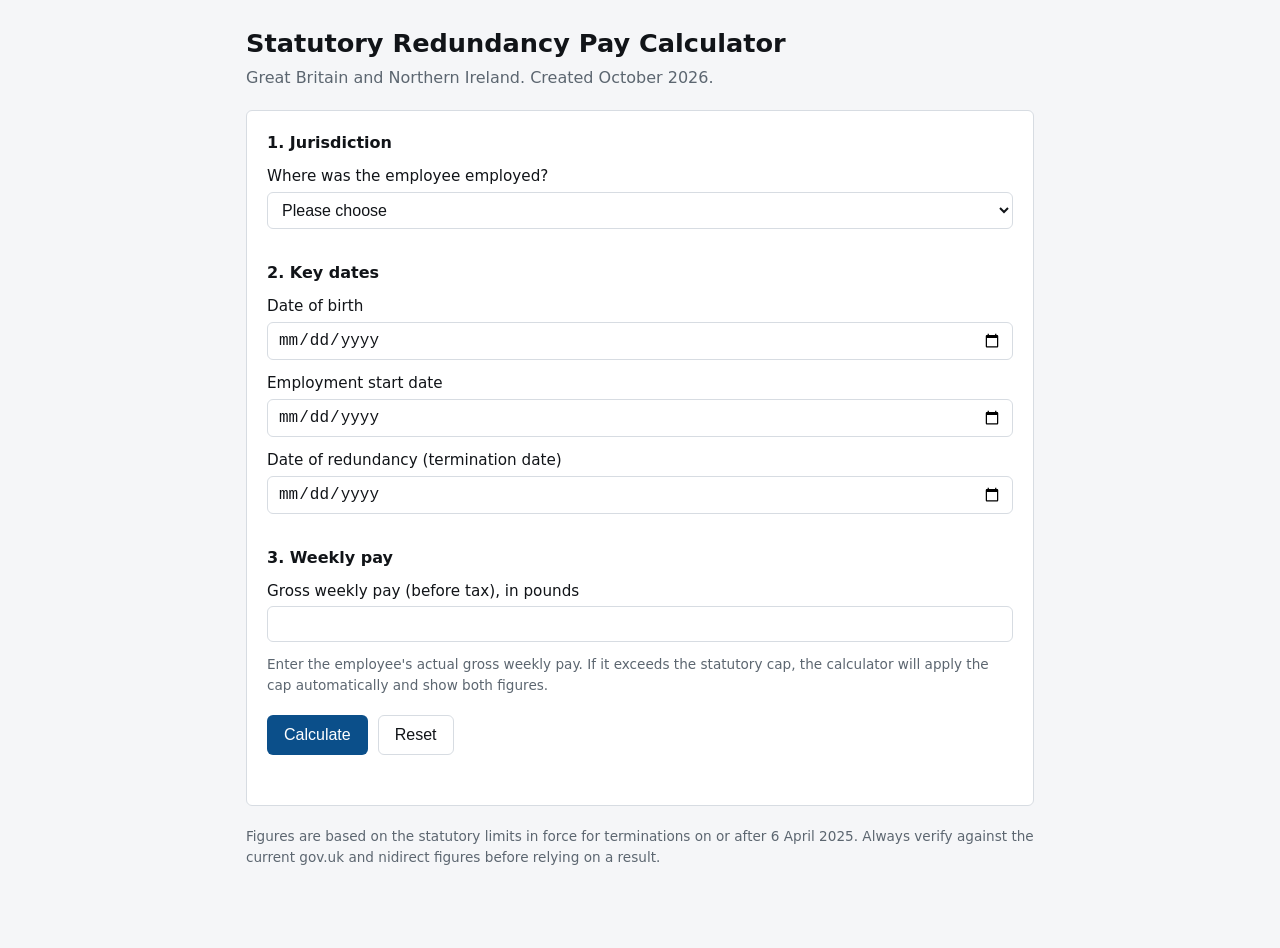
==== statutory-redundancy-calculator-gb-ni-2026-10/index.html @ 6af4e678 "Add statutory redundancy pay calculator (GB and NI) Initial static HTML/CSS/JS calculator covering t" ====
<!doctype html>
<html lang="en-GB">
<head>
  <meta charset="utf-8">
  <meta name="viewport" content="width=device-width,initial-scale=1">
  <title>Statutory Redundancy Pay Calculator (GB & NI)</title>
  <link rel="stylesheet" href="styles.css">
</head>
<body>
  <main class="wrap">
    <header class="hdr">
      <h1>Statutory Redundancy Pay Calculator</h1>
      <p class="sub">Great Britain and Northern Ireland. Created October 2026.</p>
    </header>

    <form id="srp-form" class="card" novalidate>
      <fieldset>
        <legend>1. Jurisdiction</legend>
        <label>
          <span>Where was the employee employed?</span>
          <select name="jurisdiction" id="jurisdiction" required>
            <option value="">Please choose</option>
            <option value="GB">Great Britain (England, Scotland, Wales)</option>
            <option value="NI">Northern Ireland</option>
          </select>
        </label>
      </fieldset>

      <fieldset>
        <legend>2. Key dates</legend>
        <label>
          <span>Date of birth</span>
          <input type="date" name="dob" id="dob" required>
        </label>
        <label>
          <span>Employment start date</span>
          <input type="date" name="startDate" id="startDate" required>
        </label>
        <label>
          <span>Date of redundancy (termination date)</span>
          <input type="date" name="terminationDate" id="terminationDate" required>
        </label>
      </fieldset>

      <fieldset>
        <legend>3. Weekly pay</legend>
        <label>
          <span>Gross weekly pay (before tax), in pounds</span>
          <input type="number" name="weeklyPay" id="weeklyPay" min="0" step="0.01" required>
        </label>
        <p class="hint">Enter the employee's actual gross weekly pay. If it exceeds the statutory cap, the calculator will apply the cap automatically and show both figures.</p>
      </fieldset>

      <div class="actions">
        <button type="submit" class="primary">Calculate</button>
        <button type="reset" class="secondary">Reset</button>
      </div>

      <p id="form-error" class="error" role="alert" aria-live="polite"></p>
    </form>

    <section id="results" class="card results" hidden aria-live="polite">
      <h2>Result</h2>
      <p class="headline">
        Statutory redundancy pay: <strong id="headline-amount">&pound;0.00</strong>
      </p>

      <h3>Breakdown</h3>
      <dl class="breakdown">
        <dt>Jurisdiction</dt><dd id="r-jurisdiction"></dd>
        <dt>Termination date</dt><dd id="r-termination"></dd>
        <dt>Statutory year applied</dt><dd id="r-statyear"></dd>
        <dt>Length of continuous service</dt><dd id="r-service"></dd>
        <dt>Complete years used (max 20)</dt><dd id="r-years"></dd>
        <dt>Years aged under 22 (half week)</dt><dd id="r-under22"></dd>
        <dt>Years aged 22 to 40 (one week)</dt><dd id="r-mid"></dd>
        <dt>Years aged 41 or over (one and a half weeks)</dt><dd id="r-over41"></dd>
        <dt>Total weeks of pay</dt><dd id="r-weeks"></dd>
        <dt>Weekly pay entered</dt><dd id="r-pay-entered"></dd>
        <dt>Statutory weekly cap</dt><dd id="r-cap-weekly"></dd>
        <dt>Weekly pay used</dt><dd id="r-pay-used"></dd>
        <dt>Subtotal (weeks &times; weekly pay used)</dt><dd id="r-subtotal"></dd>
        <dt>Overall award cap</dt><dd id="r-cap-overall"></dd>
        <dt>Final statutory redundancy pay</dt><dd id="r-final"></dd>
      </dl>

      <p class="note" id="r-note"></p>
    </section>

    <footer class="foot">
      <p class="small">Figures are based on the statutory limits in force for terminations on or after 6 April 2025. Always verify against the current gov.uk and nidirect figures before relying on a result.</p>
    </footer>
  </main>

  <script src="script.js"></script>
</body>
</html>
---- statutory-redundancy-calculator-gb-ni-2026-10/styles.css ----
/* Minimal placeholder styling. The visual design will be refined once the user provides the aesthetic brief. */

:root {
  --bg: #f5f6f8;
  --card: #ffffff;
  --ink: #111418;
  --muted: #5c6670;
  --accent: #0b4f8a;
  --accent-ink: #ffffff;
  --error: #a4123b;
  --border: #d7dce2;
  --radius: 6px;
}

* { box-sizing: border-box; }

body {
  margin: 0;
  font-family: system-ui, -apple-system, "Segoe UI", Roboto, Arial, sans-serif;
  background: var(--bg);
  color: var(--ink);
  line-height: 1.5;
}

.wrap {
  max-width: 820px;
  margin: 0 auto;
  padding: 24px 16px 64px;
}

.hdr h1 {
  margin: 0 0 4px;
  font-size: 1.6rem;
}

.sub {
  margin: 0 0 20px;
  color: var(--muted);
}

.card {
  background: var(--card);
  border: 1px solid var(--border);
  border-radius: var(--radius);
  padding: 20px;
  margin-bottom: 20px;
}

fieldset {
  border: 0;
  padding: 0;
  margin: 0 0 20px;
}

legend {
  font-weight: 600;
  margin-bottom: 10px;
  padding: 0;
}

label {
  display: block;
  margin-bottom: 12px;
}

label > span {
  display: block;
  font-size: 0.95rem;
  margin-bottom: 4px;
}

input, select {
  width: 100%;
  padding: 8px 10px;
  font-size: 1rem;
  border: 1px solid var(--border);
  border-radius: var(--radius);
  background: #fff;
  color: var(--ink);
}

input:focus, select:focus {
  outline: 2px solid var(--accent);
  outline-offset: 1px;
}

.hint {
  margin: 4px 0 0;
  font-size: 0.85rem;
  color: var(--muted);
}

.actions {
  display: flex;
  gap: 10px;
  margin-top: 8px;
}

button {
  font-size: 1rem;
  padding: 10px 16px;
  border-radius: var(--radius);
  border: 1px solid transparent;
  cursor: pointer;
}

.primary {
  background: var(--accent);
  color: var(--accent-ink);
}

.secondary {
  background: #fff;
  border-color: var(--border);
  color: var(--ink);
}

.error {
  color: var(--error);
  min-height: 1.25rem;
  margin: 10px 0 0;
}

.results .headline {
  font-size: 1.15rem;
  padding: 12px;
  background: #eef4fb;
  border-radius: var(--radius);
}

.headline strong {
  font-size: 1.4rem;
}

.breakdown {
  display: grid;
  grid-template-columns: 1fr 1fr;
  gap: 6px 16px;
  margin: 0;
}

.breakdown dt {
  color: var(--muted);
}

.breakdown dd {
  margin: 0;
  font-variant-numeric: tabular-nums;
}

.note {
  background: #fff7e6;
  border-left: 3px solid #c58b00;
  padding: 10px 12px;
  margin-top: 16px;
  border-radius: var(--radius);
}

.foot .small {
  color: var(--muted);
  font-size: 0.85rem;
}

@media (max-width: 540px) {
  .breakdown { grid-template-columns: 1fr; }
}
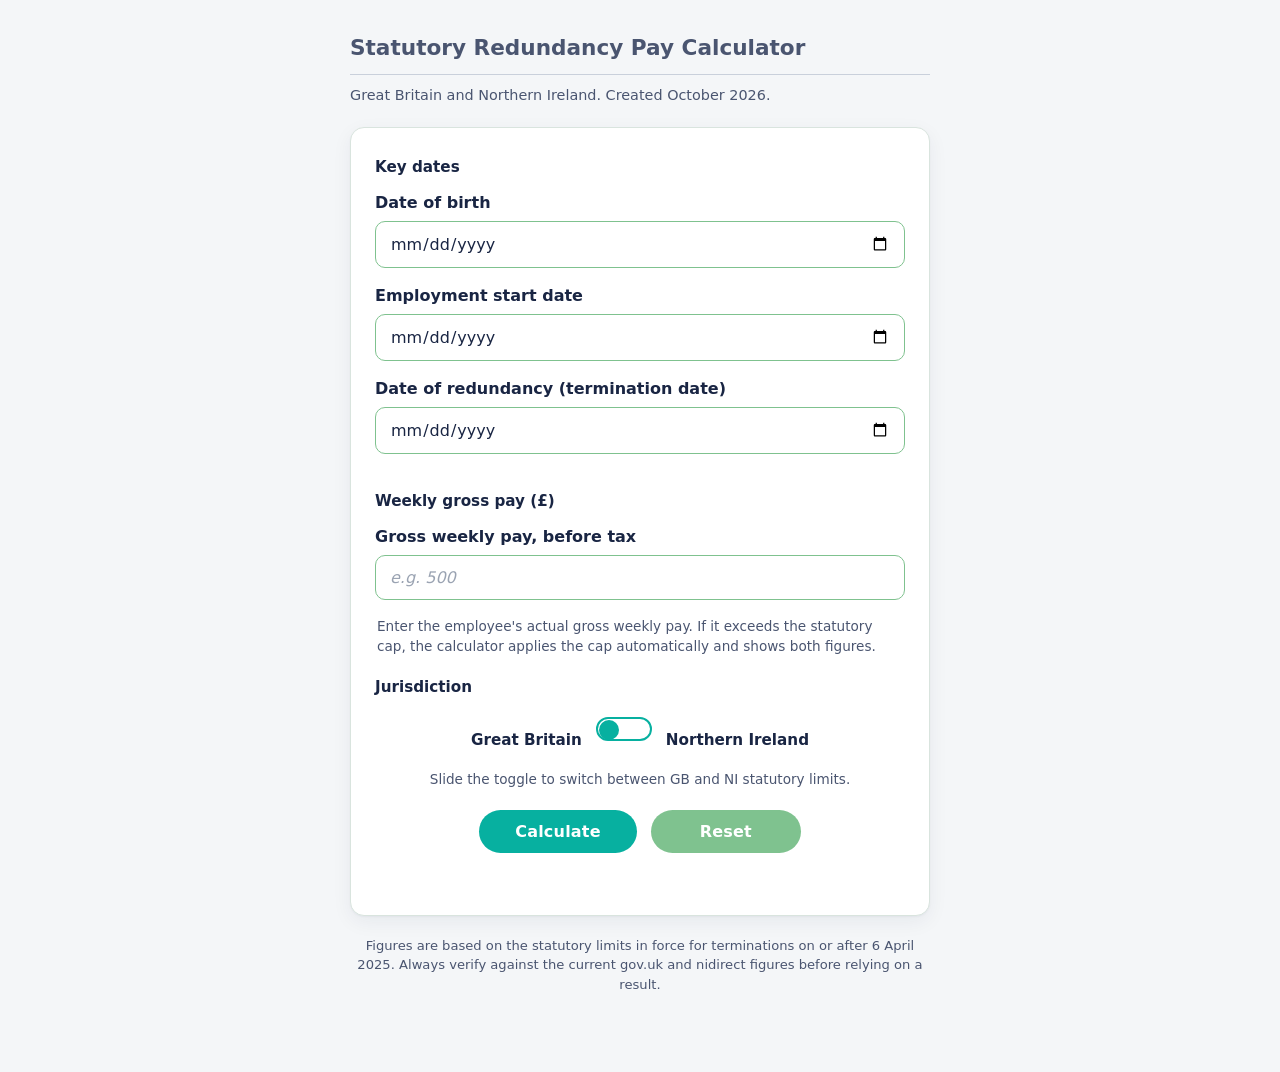
==== commit 5bc3d160: "Apply brand aesthetics to redundancy calculator Rework the visual design to match the 2025 reference" ====
--- a/statutory-redundancy-calculator-gb-ni-2026-10/index.html
+++ b/statutory-redundancy-calculator-gb-ni-2026-10/index.html
@@ -15,19 +15,7 @@
 
     <form id="srp-form" class="card" novalidate>
       <fieldset>
-        <legend>1. Jurisdiction</legend>
-        <label>
-          <span>Where was the employee employed?</span>
-          <select name="jurisdiction" id="jurisdiction" required>
-            <option value="">Please choose</option>
-            <option value="GB">Great Britain (England, Scotland, Wales)</option>
-            <option value="NI">Northern Ireland</option>
-          </select>
-        </label>
-      </fieldset>
-
-      <fieldset>
-        <legend>2. Key dates</legend>
+        <legend>Key dates</legend>
         <label>
           <span>Date of birth</span>
           <input type="date" name="dob" id="dob" required>
@@ -43,12 +31,26 @@
       </fieldset>
 
       <fieldset>
-        <legend>3. Weekly pay</legend>
+        <legend>Weekly gross pay (&pound;)</legend>
         <label>
-          <span>Gross weekly pay (before tax), in pounds</span>
-          <input type="number" name="weeklyPay" id="weeklyPay" min="0" step="0.01" required>
+          <span>Gross weekly pay, before tax</span>
+          <input type="number" name="weeklyPay" id="weeklyPay" min="0" step="0.01" placeholder="e.g. 500" required>
         </label>
-        <p class="hint">Enter the employee's actual gross weekly pay. If it exceeds the statutory cap, the calculator will apply the cap automatically and show both figures.</p>
+        <p class="hint">Enter the employee's actual gross weekly pay. If it exceeds the statutory cap, the calculator applies the cap automatically and shows both figures.</p>
+      </fieldset>
+
+      <fieldset>
+        <legend>Jurisdiction</legend>
+        <div class="toggle-row" role="group" aria-label="Jurisdiction">
+          <span class="side-label">Great Britain</span>
+          <label class="toggle">
+            <input type="checkbox" id="jurisdictionToggle" aria-label="Toggle Northern Ireland">
+            <span class="track" aria-hidden="true"></span>
+            <span class="thumb" aria-hidden="true"></span>
+          </label>
+          <span class="side-label">Northern Ireland</span>
+        </div>
+        <p class="hint" style="text-align:center">Slide the toggle to switch between GB and NI statutory limits.</p>
       </fieldset>
 
       <div class="actions">
--- a/statutory-redundancy-calculator-gb-ni-2026-10/styles.css
+++ b/statutory-redundancy-calculator-gb-ni-2026-10/styles.css
@@ -1,51 +1,79 @@
-/* Minimal placeholder styling. The visual design will be refined once the user provides the aesthetic brief. */
+/* VWV brand palette
+   Dark Rich Blue  #192543   (text, headings)
+   Light Teal/Mint #7fc28f   (secondary button, soft accents, input borders)
+   Teal            #07b0a0   (primary button, toggle active)
+   Aqua Blue       #00a6c5   (focus ring, highlights)
+*/
 
 :root {
-  --bg: #f5f6f8;
-  --card: #ffffff;
-  --ink: #111418;
-  --muted: #5c6670;
-  --accent: #0b4f8a;
-  --accent-ink: #ffffff;
+  --ink: #192543;
+  --mint: #7fc28f;
+  --teal: #07b0a0;
+  --aqua: #00a6c5;
+
+  --ink-soft: #4a5570;
+  --placeholder: #9aa3b2;
+  --card-bg: #ffffff;
+  --page-bg: #f4f6f8;
+  --panel-bg: #eef9f6;
+  --border: #d9e4de;
   --error: #a4123b;
-  --border: #d7dce2;
-  --radius: 6px;
+
+  --radius-card: 14px;
+  --radius-input: 10px;
+  --radius-pill: 999px;
+
+  --shadow-card: 0 1px 2px rgba(25, 37, 67, 0.04), 0 6px 20px rgba(25, 37, 67, 0.06);
 }
 
 * { box-sizing: border-box; }
 
+html, body {
+  margin: 0;
+  padding: 0;
+}
+
 body {
-  margin: 0;
-  font-family: system-ui, -apple-system, "Segoe UI", Roboto, Arial, sans-serif;
-  background: var(--bg);
+  font-family: "Segoe UI", system-ui, -apple-system, Roboto, Arial, sans-serif;
+  background: var(--page-bg);
   color: var(--ink);
   line-height: 1.5;
+  -webkit-font-smoothing: antialiased;
 }
 
 .wrap {
-  max-width: 820px;
+  max-width: 620px;
   margin: 0 auto;
-  padding: 24px 16px 64px;
-}
-
+  padding: 32px 20px 64px;
+}
+
+/* Header */
 .hdr h1 {
   margin: 0 0 4px;
-  font-size: 1.6rem;
+  font-size: 1.35rem;
+  font-weight: 600;
+  color: var(--ink-soft);
+  padding-bottom: 10px;
+  border-bottom: 1px solid #c9d0db;
 }
 
 .sub {
-  margin: 0 0 20px;
-  color: var(--muted);
-}
-
+  margin: 10px 0 20px;
+  color: var(--ink-soft);
+  font-size: 0.9rem;
+}
+
+/* Card */
 .card {
-  background: var(--card);
+  background: var(--card-bg);
   border: 1px solid var(--border);
-  border-radius: var(--radius);
-  padding: 20px;
+  border-radius: var(--radius-card);
+  padding: 28px 24px;
   margin-bottom: 20px;
-}
-
+  box-shadow: var(--shadow-card);
+}
+
+/* Fieldsets */
 fieldset {
   border: 0;
   padding: 0;
@@ -53,114 +81,247 @@
 }
 
 legend {
-  font-weight: 600;
-  margin-bottom: 10px;
+  font-weight: 700;
+  font-size: 0.95rem;
+  color: var(--ink);
+  margin-bottom: 12px;
   padding: 0;
 }
 
+/* Labels and fields */
 label {
   display: block;
-  margin-bottom: 12px;
+  margin-bottom: 16px;
 }
 
 label > span {
   display: block;
+  font-size: 1rem;
+  font-weight: 700;
+  color: var(--ink);
+  margin-bottom: 6px;
+}
+
+input[type="date"],
+input[type="number"],
+input[type="text"] {
+  width: 100%;
+  padding: 12px 14px;
+  font-size: 1rem;
+  font-family: inherit;
+  color: var(--ink);
+  background: #ffffff;
+  border: 1.5px solid var(--mint);
+  border-radius: var(--radius-input);
+  transition: border-color 120ms ease, box-shadow 120ms ease;
+}
+
+input::placeholder {
+  color: var(--placeholder);
+  font-style: italic;
+}
+
+input:focus {
+  outline: none;
+  border-color: var(--aqua);
+  box-shadow: 0 0 0 3px rgba(0, 166, 197, 0.18);
+}
+
+.hint {
+  margin: 6px 2px 0;
+  font-size: 0.85rem;
+  color: var(--ink-soft);
+}
+
+/* Jurisdiction toggle */
+.toggle-row {
+  display: flex;
+  align-items: center;
+  justify-content: center;
+  gap: 14px;
+  margin: 6px 0 6px;
+}
+
+.toggle-row .side-label {
+  font-weight: 700;
+  color: var(--ink);
   font-size: 0.95rem;
-  margin-bottom: 4px;
-}
-
-input, select {
+}
+
+.toggle {
+  position: relative;
+  width: 56px;
+  height: 30px;
+  display: inline-block;
+  flex-shrink: 0;
+}
+
+.toggle input {
+  position: absolute;
+  opacity: 0;
   width: 100%;
-  padding: 8px 10px;
-  font-size: 1rem;
-  border: 1px solid var(--border);
-  border-radius: var(--radius);
-  background: #fff;
-  color: var(--ink);
-}
-
-input:focus, select:focus {
-  outline: 2px solid var(--accent);
-  outline-offset: 1px;
-}
-
-.hint {
-  margin: 4px 0 0;
-  font-size: 0.85rem;
-  color: var(--muted);
-}
-
+  height: 100%;
+  margin: 0;
+  cursor: pointer;
+  z-index: 2;
+}
+
+.toggle .track {
+  position: absolute;
+  inset: 0;
+  background: #ffffff;
+  border: 2px solid var(--teal);
+  border-radius: var(--radius-pill);
+  transition: background-color 150ms ease, border-color 150ms ease;
+}
+
+.toggle .thumb {
+  position: absolute;
+  top: 3px;
+  left: 3px;
+  width: 20px;
+  height: 20px;
+  background: var(--teal);
+  border-radius: 50%;
+  transition: transform 150ms ease, background-color 150ms ease;
+}
+
+.toggle input:checked + .track {
+  background: #ffffff;
+  border-color: var(--aqua);
+}
+
+.toggle input:checked + .track + .thumb {
+  transform: translateX(26px);
+  background: var(--aqua);
+}
+
+.toggle input:focus-visible + .track {
+  box-shadow: 0 0 0 3px rgba(0, 166, 197, 0.25);
+}
+
+/* Buttons */
 .actions {
   display: flex;
-  gap: 10px;
-  margin-top: 8px;
+  gap: 14px;
+  justify-content: center;
+  margin-top: 20px;
 }
 
 button {
+  font-family: inherit;
   font-size: 1rem;
-  padding: 10px 16px;
-  border-radius: var(--radius);
-  border: 1px solid transparent;
+  font-weight: 700;
+  padding: 12px 36px;
+  border-radius: var(--radius-pill);
+  border: 0;
   cursor: pointer;
-}
+  color: #ffffff;
+  letter-spacing: 0.2px;
+  transition: filter 120ms ease, transform 60ms ease;
+  min-width: 150px;
+}
+
+button:hover { filter: brightness(1.05); }
+button:active { transform: translateY(1px); }
 
 .primary {
-  background: var(--accent);
-  color: var(--accent-ink);
+  background: var(--teal);
 }
 
 .secondary {
-  background: #fff;
-  border-color: var(--border);
-  color: var(--ink);
-}
-
+  background: var(--mint);
+}
+
+button:focus-visible {
+  outline: 3px solid var(--aqua);
+  outline-offset: 2px;
+}
+
+/* Error line */
 .error {
   color: var(--error);
   min-height: 1.25rem;
-  margin: 10px 0 0;
+  margin: 14px 0 0;
+  text-align: center;
+  font-weight: 600;
+}
+
+/* Results */
+.results h2 {
+  margin: 0 0 12px;
+  font-size: 1.15rem;
+  color: var(--ink);
+  font-weight: 700;
 }
 
 .results .headline {
-  font-size: 1.15rem;
-  padding: 12px;
-  background: #eef4fb;
-  border-radius: var(--radius);
+  font-size: 1.05rem;
+  padding: 16px 18px;
+  background: var(--panel-bg);
+  border-left: 4px solid var(--teal);
+  border-radius: var(--radius-input);
+  color: var(--ink);
+  margin: 0 0 20px;
 }
 
 .headline strong {
-  font-size: 1.4rem;
+  font-size: 1.5rem;
+  color: var(--teal);
+  display: inline-block;
+  margin-left: 6px;
+}
+
+.results h3 {
+  margin: 0 0 10px;
+  color: var(--ink);
+  font-size: 1rem;
+  font-weight: 700;
 }
 
 .breakdown {
   display: grid;
   grid-template-columns: 1fr 1fr;
-  gap: 6px 16px;
+  gap: 8px 20px;
   margin: 0;
+  padding: 4px 2px;
 }
 
 .breakdown dt {
-  color: var(--muted);
+  color: var(--ink-soft);
+  font-size: 0.92rem;
 }
 
 .breakdown dd {
   margin: 0;
+  color: var(--ink);
   font-variant-numeric: tabular-nums;
+  font-weight: 600;
 }
 
 .note {
   background: #fff7e6;
-  border-left: 3px solid #c58b00;
-  padding: 10px 12px;
-  margin-top: 16px;
-  border-radius: var(--radius);
-}
-
+  border-left: 4px solid #c58b00;
+  padding: 12px 14px;
+  margin-top: 18px;
+  border-radius: var(--radius-input);
+  font-size: 0.92rem;
+  color: var(--ink);
+}
+
+.note:empty { display: none; }
+
+/* Footer */
 .foot .small {
-  color: var(--muted);
-  font-size: 0.85rem;
-}
-
+  color: var(--ink-soft);
+  font-size: 0.82rem;
+  text-align: center;
+}
+
+/* Mobile */
 @media (max-width: 540px) {
+  .wrap { padding: 20px 14px 48px; }
+  .card { padding: 22px 18px; }
   .breakdown { grid-template-columns: 1fr; }
-}
+  button { min-width: 130px; padding: 12px 24px; }
+}
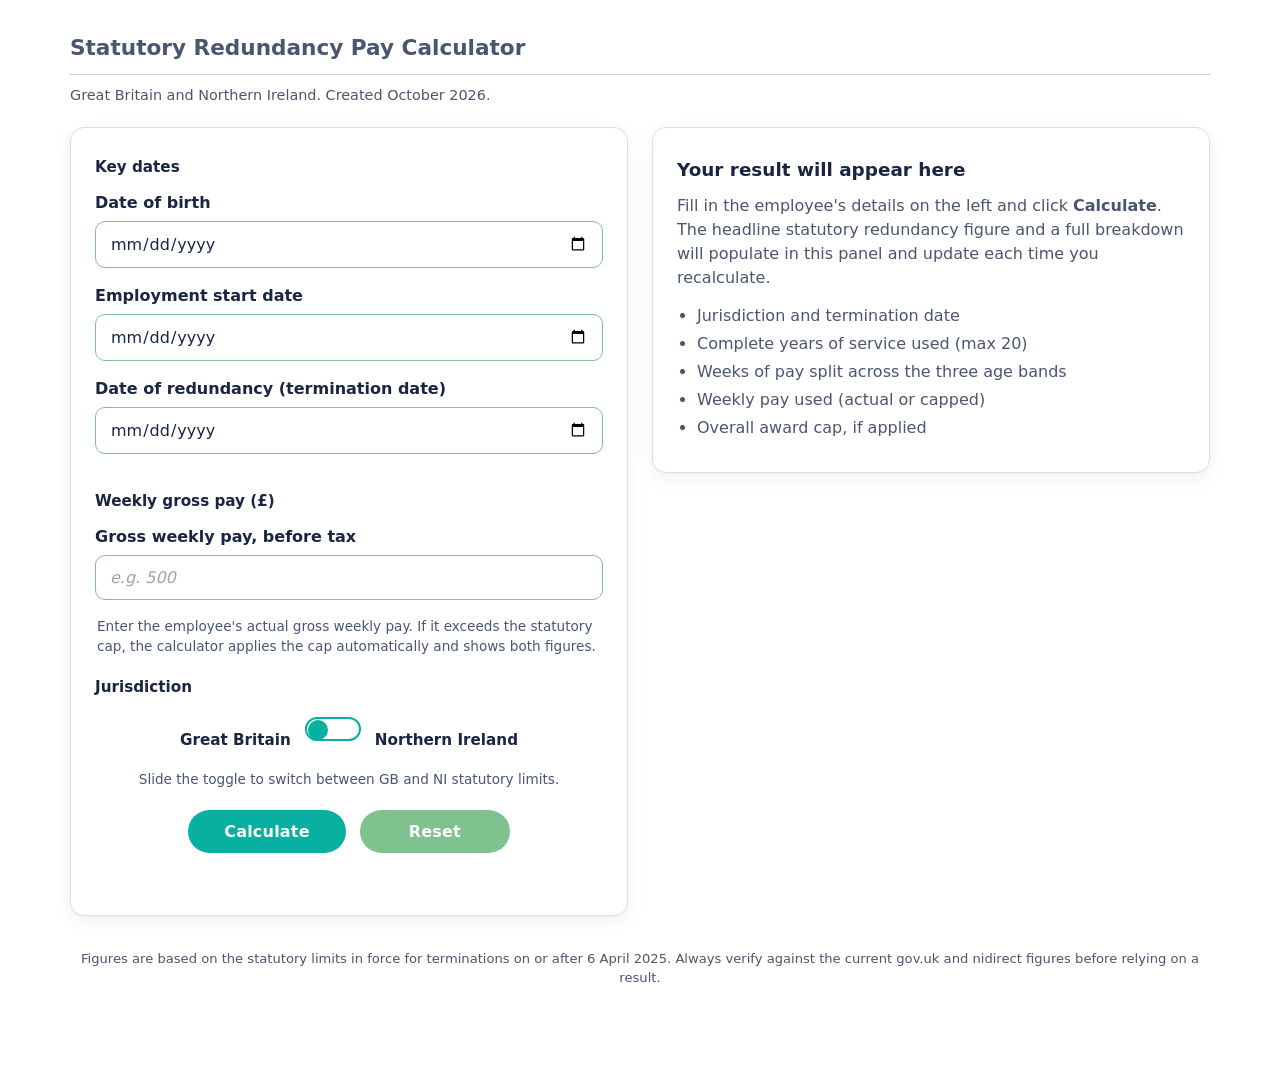
==== commit 2b04bbed: "Switch calculator to persistent two-column layout The form and the results panel now sit side by sid" ====
--- a/statutory-redundancy-calculator-gb-ni-2026-10/index.html
+++ b/statutory-redundancy-calculator-gb-ni-2026-10/index.html
@@ -13,6 +13,7 @@
       <p class="sub">Great Britain and Northern Ireland. Created October 2026.</p>
     </header>
 
+    <div class="split">
     <form id="srp-form" class="card" novalidate>
       <fieldset>
         <legend>Key dates</legend>
@@ -61,33 +62,48 @@
       <p id="form-error" class="error" role="alert" aria-live="polite"></p>
     </form>
 
-    <section id="results" class="card results" hidden aria-live="polite">
-      <h2>Result</h2>
-      <p class="headline">
-        Statutory redundancy pay: <strong id="headline-amount">&pound;0.00</strong>
-      </p>
+    <section id="results" class="card results" aria-live="polite">
+      <div id="results-empty" class="results-empty">
+        <h2>Your result will appear here</h2>
+        <p>Fill in the employee's details on the left and click <strong>Calculate</strong>. The headline statutory redundancy figure and a full breakdown will populate in this panel and update each time you recalculate.</p>
+        <ul class="placeholder-list">
+          <li>Jurisdiction and termination date</li>
+          <li>Complete years of service used (max 20)</li>
+          <li>Weeks of pay split across the three age bands</li>
+          <li>Weekly pay used (actual or capped)</li>
+          <li>Overall award cap, if applied</li>
+        </ul>
+      </div>
 
-      <h3>Breakdown</h3>
-      <dl class="breakdown">
-        <dt>Jurisdiction</dt><dd id="r-jurisdiction"></dd>
-        <dt>Termination date</dt><dd id="r-termination"></dd>
-        <dt>Statutory year applied</dt><dd id="r-statyear"></dd>
-        <dt>Length of continuous service</dt><dd id="r-service"></dd>
-        <dt>Complete years used (max 20)</dt><dd id="r-years"></dd>
-        <dt>Years aged under 22 (half week)</dt><dd id="r-under22"></dd>
-        <dt>Years aged 22 to 40 (one week)</dt><dd id="r-mid"></dd>
-        <dt>Years aged 41 or over (one and a half weeks)</dt><dd id="r-over41"></dd>
-        <dt>Total weeks of pay</dt><dd id="r-weeks"></dd>
-        <dt>Weekly pay entered</dt><dd id="r-pay-entered"></dd>
-        <dt>Statutory weekly cap</dt><dd id="r-cap-weekly"></dd>
-        <dt>Weekly pay used</dt><dd id="r-pay-used"></dd>
-        <dt>Subtotal (weeks &times; weekly pay used)</dt><dd id="r-subtotal"></dd>
-        <dt>Overall award cap</dt><dd id="r-cap-overall"></dd>
-        <dt>Final statutory redundancy pay</dt><dd id="r-final"></dd>
-      </dl>
+      <div id="results-filled" hidden>
+        <h2>Result</h2>
+        <p class="headline">
+          Statutory redundancy pay: <strong id="headline-amount">&pound;0.00</strong>
+        </p>
 
-      <p class="note" id="r-note"></p>
+        <h3>Breakdown</h3>
+        <dl class="breakdown">
+          <dt>Jurisdiction</dt><dd id="r-jurisdiction"></dd>
+          <dt>Termination date</dt><dd id="r-termination"></dd>
+          <dt>Statutory year applied</dt><dd id="r-statyear"></dd>
+          <dt>Length of continuous service</dt><dd id="r-service"></dd>
+          <dt>Complete years used (max 20)</dt><dd id="r-years"></dd>
+          <dt>Years aged under 22 (half week)</dt><dd id="r-under22"></dd>
+          <dt>Years aged 22 to 40 (one week)</dt><dd id="r-mid"></dd>
+          <dt>Years aged 41 or over (one and a half weeks)</dt><dd id="r-over41"></dd>
+          <dt>Total weeks of pay</dt><dd id="r-weeks"></dd>
+          <dt>Weekly pay entered</dt><dd id="r-pay-entered"></dd>
+          <dt>Statutory weekly cap</dt><dd id="r-cap-weekly"></dd>
+          <dt>Weekly pay used</dt><dd id="r-pay-used"></dd>
+          <dt>Subtotal (weeks &times; weekly pay used)</dt><dd id="r-subtotal"></dd>
+          <dt>Overall award cap</dt><dd id="r-cap-overall"></dd>
+          <dt>Final statutory redundancy pay</dt><dd id="r-final"></dd>
+        </dl>
+
+        <p class="note" id="r-note"></p>
+      </div>
     </section>
+    </div>
 
     <footer class="foot">
       <p class="small">Figures are based on the statutory limits in force for terminations on or after 6 April 2025. Always verify against the current gov.uk and nidirect figures before relying on a result.</p>
--- a/statutory-redundancy-calculator-gb-ni-2026-10/styles.css
+++ b/statutory-redundancy-calculator-gb-ni-2026-10/styles.css
@@ -14,7 +14,7 @@
   --ink-soft: #4a5570;
   --placeholder: #9aa3b2;
   --card-bg: #ffffff;
-  --page-bg: #f4f6f8;
+  --page-bg: #ffffff;
   --panel-bg: #eef9f6;
   --border: #d9e4de;
   --error: #a4123b;
@@ -42,9 +42,25 @@
 }
 
 .wrap {
-  max-width: 620px;
+  max-width: 1180px;
   margin: 0 auto;
   padding: 32px 20px 64px;
+}
+
+.split {
+  display: grid;
+  grid-template-columns: 1fr 1fr;
+  gap: 24px;
+  align-items: start;
+}
+
+.split .card {
+  margin-bottom: 20px;
+}
+
+/* On narrow viewports (including iframes) collapse to a single column. */
+@media (max-width: 900px) {
+  .split { grid-template-columns: 1fr; gap: 0; }
 }
 
 /* Header */
@@ -311,6 +327,29 @@
 
 .note:empty { display: none; }
 
+/* Holding state shown on the right column before any calculation. */
+.results-empty h2 {
+  margin: 0 0 10px;
+  color: var(--ink);
+  font-size: 1.15rem;
+  font-weight: 700;
+}
+
+.results-empty p {
+  margin: 0 0 14px;
+  color: var(--ink-soft);
+}
+
+.placeholder-list {
+  margin: 0;
+  padding-left: 20px;
+  color: var(--ink-soft);
+}
+
+.placeholder-list li {
+  margin-bottom: 4px;
+}
+
 /* Footer */
 .foot .small {
   color: var(--ink-soft);
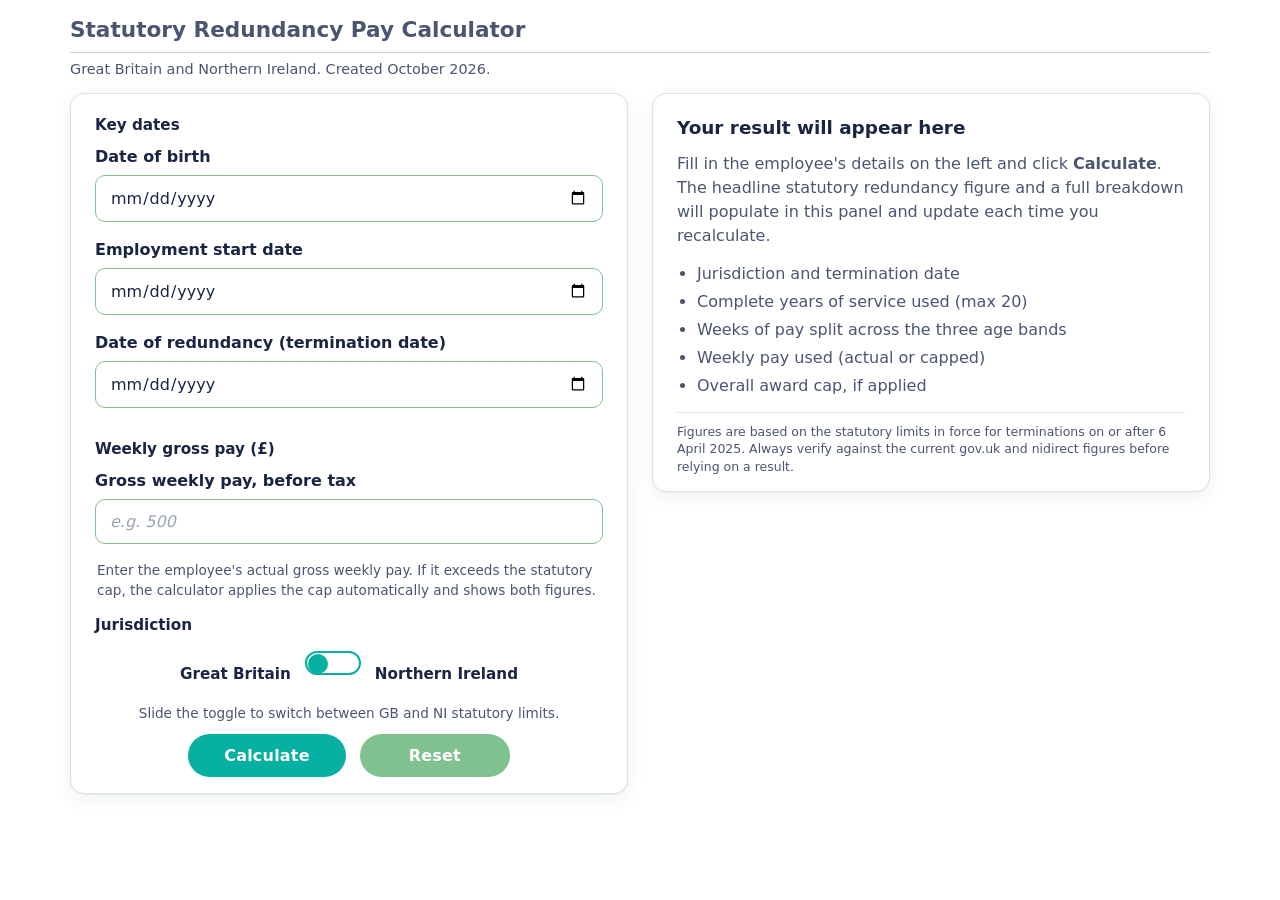
==== commit 35545104: "Move disclaimer into results column to reduce page height The footer underneath the two columns adde" ====
--- a/statutory-redundancy-calculator-gb-ni-2026-10/index.html
+++ b/statutory-redundancy-calculator-gb-ni-2026-10/index.html
@@ -102,12 +102,11 @@
 
         <p class="note" id="r-note"></p>
       </div>
+
+      <p class="disclaimer">Figures are based on the statutory limits in force for terminations on or after 6 April 2025. Always verify against the current gov.uk and nidirect figures before relying on a result.</p>
     </section>
     </div>
 
-    <footer class="foot">
-      <p class="small">Figures are based on the statutory limits in force for terminations on or after 6 April 2025. Always verify against the current gov.uk and nidirect figures before relying on a result.</p>
-    </footer>
   </main>
 
   <script src="script.js"></script>
--- a/statutory-redundancy-calculator-gb-ni-2026-10/styles.css
+++ b/statutory-redundancy-calculator-gb-ni-2026-10/styles.css
@@ -44,7 +44,7 @@
 .wrap {
   max-width: 1180px;
   margin: 0 auto;
-  padding: 32px 20px 64px;
+  padding: 14px 20px 20px;
 }
 
 .split {
@@ -69,12 +69,12 @@
   font-size: 1.35rem;
   font-weight: 600;
   color: var(--ink-soft);
-  padding-bottom: 10px;
+  padding-bottom: 6px;
   border-bottom: 1px solid #c9d0db;
 }
 
 .sub {
-  margin: 10px 0 20px;
+  margin: 6px 0 12px;
   color: var(--ink-soft);
   font-size: 0.9rem;
 }
@@ -84,8 +84,8 @@
   background: var(--card-bg);
   border: 1px solid var(--border);
   border-radius: var(--radius-card);
-  padding: 28px 24px;
-  margin-bottom: 20px;
+  padding: 20px 24px 16px;
+  margin-bottom: 12px;
   box-shadow: var(--shadow-card);
 }
 
@@ -93,14 +93,16 @@
 fieldset {
   border: 0;
   padding: 0;
-  margin: 0 0 20px;
-}
+  margin: 0 0 14px;
+}
+
+fieldset:last-of-type { margin-bottom: 4px; }
 
 legend {
   font-weight: 700;
   font-size: 0.95rem;
   color: var(--ink);
-  margin-bottom: 12px;
+  margin-bottom: 8px;
   padding: 0;
 }
 
@@ -221,7 +223,7 @@
   display: flex;
   gap: 14px;
   justify-content: center;
-  margin-top: 20px;
+  margin-top: 10px;
 }
 
 button {
@@ -257,11 +259,13 @@
 /* Error line */
 .error {
   color: var(--error);
-  min-height: 1.25rem;
-  margin: 14px 0 0;
+  min-height: 0;
+  margin: 6px 0 0;
   text-align: center;
   font-weight: 600;
 }
+
+.error:empty { margin: 0; }
 
 /* Results */
 .results h2 {
@@ -350,11 +354,14 @@
   margin-bottom: 4px;
 }
 
-/* Footer */
-.foot .small {
-  color: var(--ink-soft);
-  font-size: 0.82rem;
-  text-align: center;
+/* Disclaimer sitting at the foot of the results column */
+.disclaimer {
+  margin: 14px 0 0;
+  padding-top: 10px;
+  border-top: 1px solid var(--border);
+  color: var(--ink-soft);
+  font-size: 0.78rem;
+  line-height: 1.4;
 }
 
 /* Mobile */
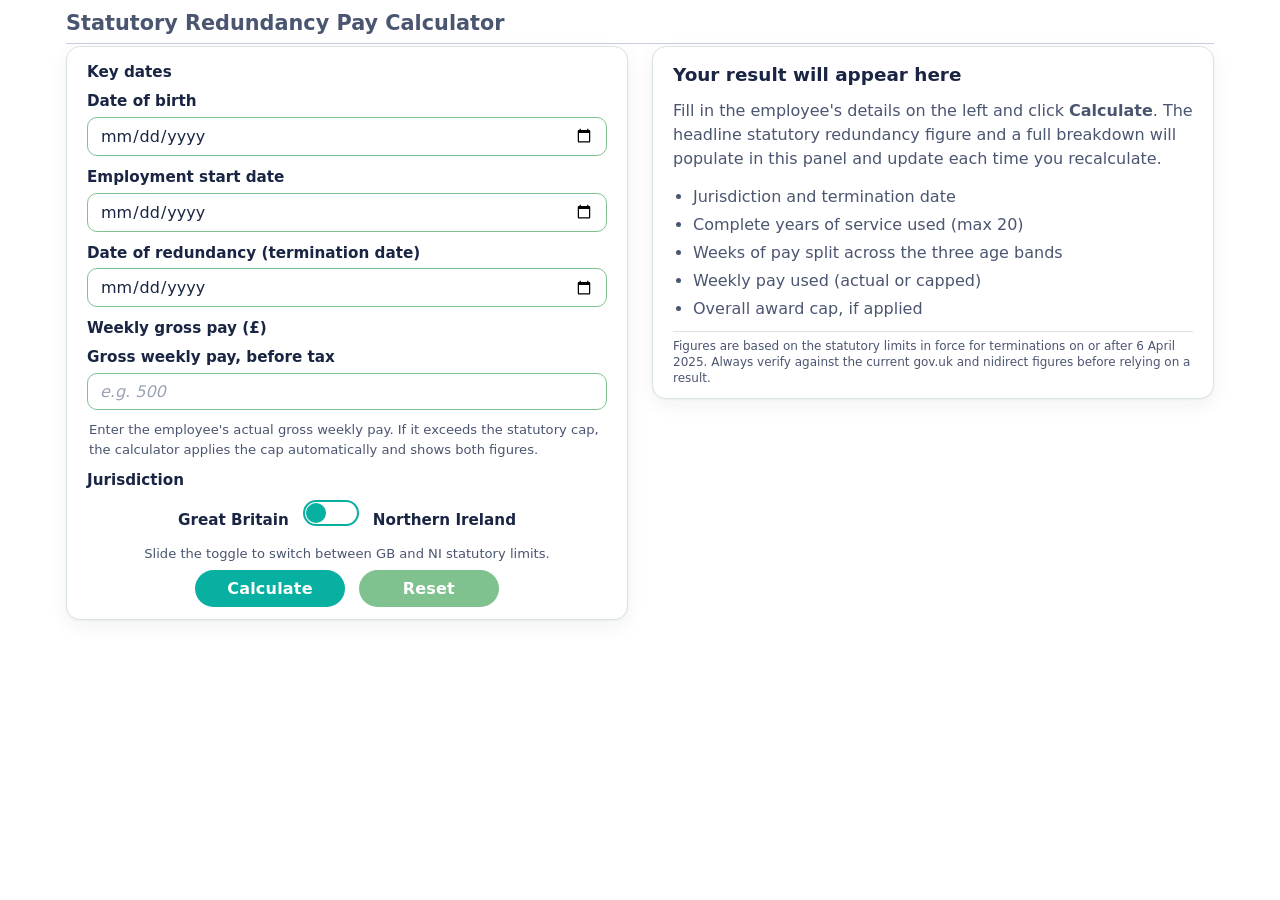
==== commit 9cc9bc6b: "Remove page subheading to save vertical space Co-Authored-By: Claude Opus 4.7 <noreply@anthropic.com" ====
--- a/statutory-redundancy-calculator-gb-ni-2026-10/index.html
+++ b/statutory-redundancy-calculator-gb-ni-2026-10/index.html
@@ -10,7 +10,6 @@
   <main class="wrap">
     <header class="hdr">
       <h1>Statutory Redundancy Pay Calculator</h1>
-      <p class="sub">Great Britain and Northern Ireland. Created October 2026.</p>
     </header>
 
     <div class="split">
--- a/statutory-redundancy-calculator-gb-ni-2026-10/styles.css
+++ b/statutory-redundancy-calculator-gb-ni-2026-10/styles.css
@@ -44,7 +44,7 @@
 .wrap {
   max-width: 1180px;
   margin: 0 auto;
-  padding: 14px 20px 20px;
+  padding: 8px 16px 12px;
 }
 
 .split {
@@ -65,18 +65,18 @@
 
 /* Header */
 .hdr h1 {
-  margin: 0 0 4px;
-  font-size: 1.35rem;
+  margin: 0 0 2px;
+  font-size: 1.3rem;
   font-weight: 600;
   color: var(--ink-soft);
-  padding-bottom: 6px;
+  padding-bottom: 4px;
   border-bottom: 1px solid #c9d0db;
 }
 
 .sub {
-  margin: 6px 0 12px;
-  color: var(--ink-soft);
-  font-size: 0.9rem;
+  margin: 4px 0 8px;
+  color: var(--ink-soft);
+  font-size: 0.88rem;
 }
 
 /* Card */
@@ -84,8 +84,8 @@
   background: var(--card-bg);
   border: 1px solid var(--border);
   border-radius: var(--radius-card);
-  padding: 20px 24px 16px;
-  margin-bottom: 12px;
+  padding: 14px 20px 12px;
+  margin-bottom: 10px;
   box-shadow: var(--shadow-card);
 }
 
@@ -93,38 +93,40 @@
 fieldset {
   border: 0;
   padding: 0;
-  margin: 0 0 14px;
-}
-
-fieldset:last-of-type { margin-bottom: 4px; }
+  margin: 0 0 10px;
+}
+
+fieldset:last-of-type { margin-bottom: 2px; }
 
 legend {
   font-weight: 700;
   font-size: 0.95rem;
   color: var(--ink);
-  margin-bottom: 8px;
+  margin-bottom: 6px;
   padding: 0;
 }
 
 /* Labels and fields */
 label {
   display: block;
-  margin-bottom: 16px;
-}
+  margin-bottom: 10px;
+}
+
+label:last-child { margin-bottom: 0; }
 
 label > span {
   display: block;
-  font-size: 1rem;
-  font-weight: 700;
-  color: var(--ink);
-  margin-bottom: 6px;
+  font-size: 0.95rem;
+  font-weight: 700;
+  color: var(--ink);
+  margin-bottom: 4px;
 }
 
 input[type="date"],
 input[type="number"],
 input[type="text"] {
   width: 100%;
-  padding: 12px 14px;
+  padding: 8px 12px;
   font-size: 1rem;
   font-family: inherit;
   color: var(--ink);
@@ -146,8 +148,8 @@
 }
 
 .hint {
-  margin: 6px 2px 0;
-  font-size: 0.85rem;
+  margin: 4px 2px 0;
+  font-size: 0.82rem;
   color: var(--ink-soft);
 }
 
@@ -157,7 +159,7 @@
   align-items: center;
   justify-content: center;
   gap: 14px;
-  margin: 6px 0 6px;
+  margin: 2px 0;
 }
 
 .toggle-row .side-label {
@@ -223,21 +225,21 @@
   display: flex;
   gap: 14px;
   justify-content: center;
-  margin-top: 10px;
+  margin-top: 6px;
 }
 
 button {
   font-family: inherit;
   font-size: 1rem;
   font-weight: 700;
-  padding: 12px 36px;
+  padding: 9px 32px;
   border-radius: var(--radius-pill);
   border: 0;
   cursor: pointer;
   color: #ffffff;
   letter-spacing: 0.2px;
   transition: filter 120ms ease, transform 60ms ease;
-  min-width: 150px;
+  min-width: 140px;
 }
 
 button:hover { filter: brightness(1.05); }
@@ -269,31 +271,31 @@
 
 /* Results */
 .results h2 {
-  margin: 0 0 12px;
-  font-size: 1.15rem;
+  margin: 0 0 8px;
+  font-size: 1.1rem;
   color: var(--ink);
   font-weight: 700;
 }
 
 .results .headline {
-  font-size: 1.05rem;
-  padding: 16px 18px;
+  font-size: 1.02rem;
+  padding: 10px 14px;
   background: var(--panel-bg);
   border-left: 4px solid var(--teal);
   border-radius: var(--radius-input);
   color: var(--ink);
-  margin: 0 0 20px;
+  margin: 0 0 10px;
 }
 
 .headline strong {
-  font-size: 1.5rem;
+  font-size: 1.4rem;
   color: var(--teal);
   display: inline-block;
   margin-left: 6px;
 }
 
 .results h3 {
-  margin: 0 0 10px;
+  margin: 0 0 6px;
   color: var(--ink);
   font-size: 1rem;
   font-weight: 700;
@@ -302,9 +304,9 @@
 .breakdown {
   display: grid;
   grid-template-columns: 1fr 1fr;
-  gap: 8px 20px;
-  margin: 0;
-  padding: 4px 2px;
+  gap: 4px 20px;
+  margin: 0;
+  padding: 2px 2px;
 }
 
 .breakdown dt {
@@ -322,10 +324,10 @@
 .note {
   background: #fff7e6;
   border-left: 4px solid #c58b00;
-  padding: 12px 14px;
-  margin-top: 18px;
+  padding: 8px 12px;
+  margin-top: 10px;
   border-radius: var(--radius-input);
-  font-size: 0.92rem;
+  font-size: 0.88rem;
   color: var(--ink);
 }
 
@@ -356,12 +358,12 @@
 
 /* Disclaimer sitting at the foot of the results column */
 .disclaimer {
-  margin: 14px 0 0;
-  padding-top: 10px;
+  margin: 10px 0 0;
+  padding-top: 6px;
   border-top: 1px solid var(--border);
   color: var(--ink-soft);
-  font-size: 0.78rem;
-  line-height: 1.4;
+  font-size: 0.75rem;
+  line-height: 1.35;
 }
 
 /* Mobile */
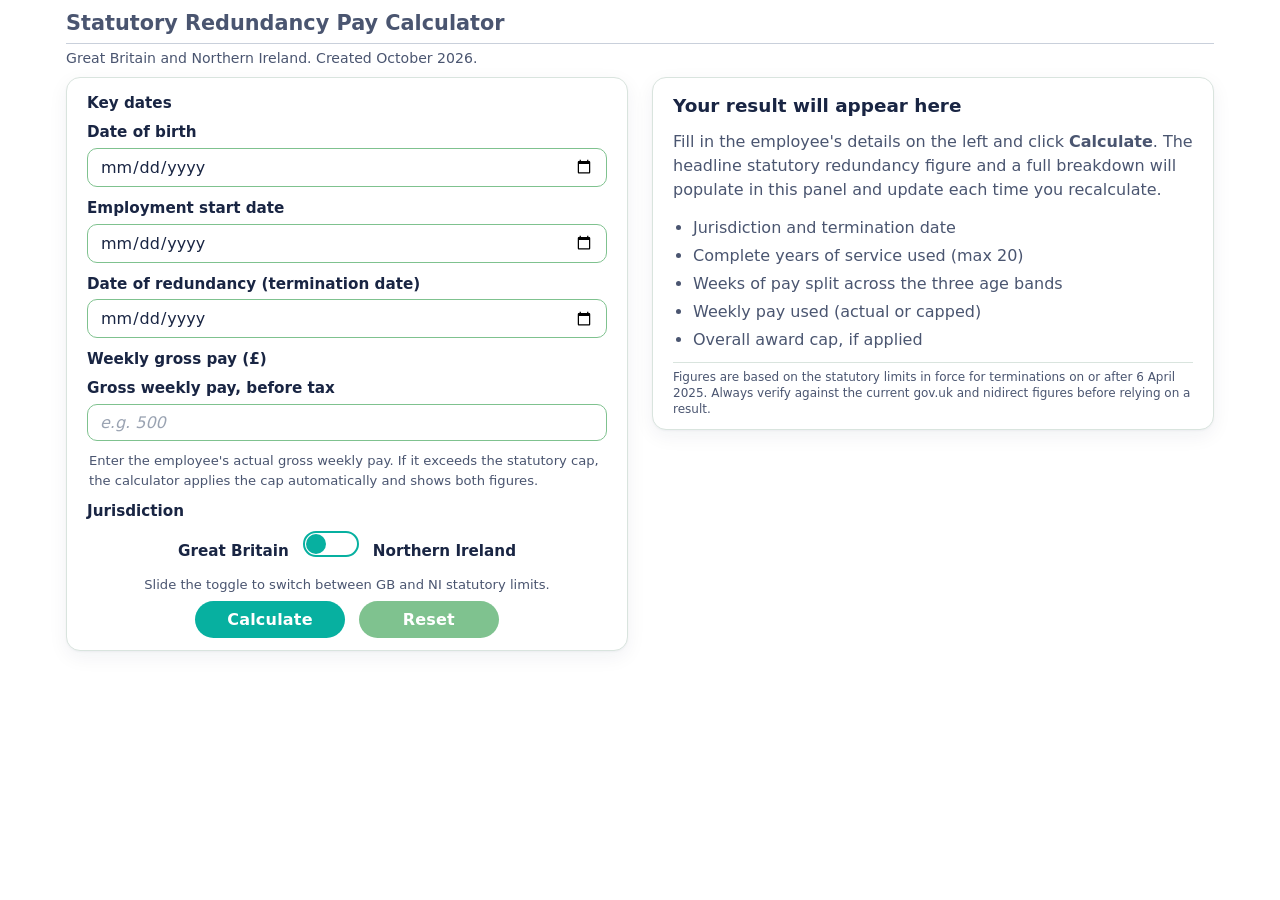
==== commit 11ead129: "Restore page subheading Reverts the previous commit; the subheading fits comfortably after the other" ====
--- a/statutory-redundancy-calculator-gb-ni-2026-10/index.html
+++ b/statutory-redundancy-calculator-gb-ni-2026-10/index.html
@@ -10,6 +10,7 @@
   <main class="wrap">
     <header class="hdr">
       <h1>Statutory Redundancy Pay Calculator</h1>
+      <p class="sub">Great Britain and Northern Ireland. Created October 2026.</p>
     </header>
 
     <div class="split">
